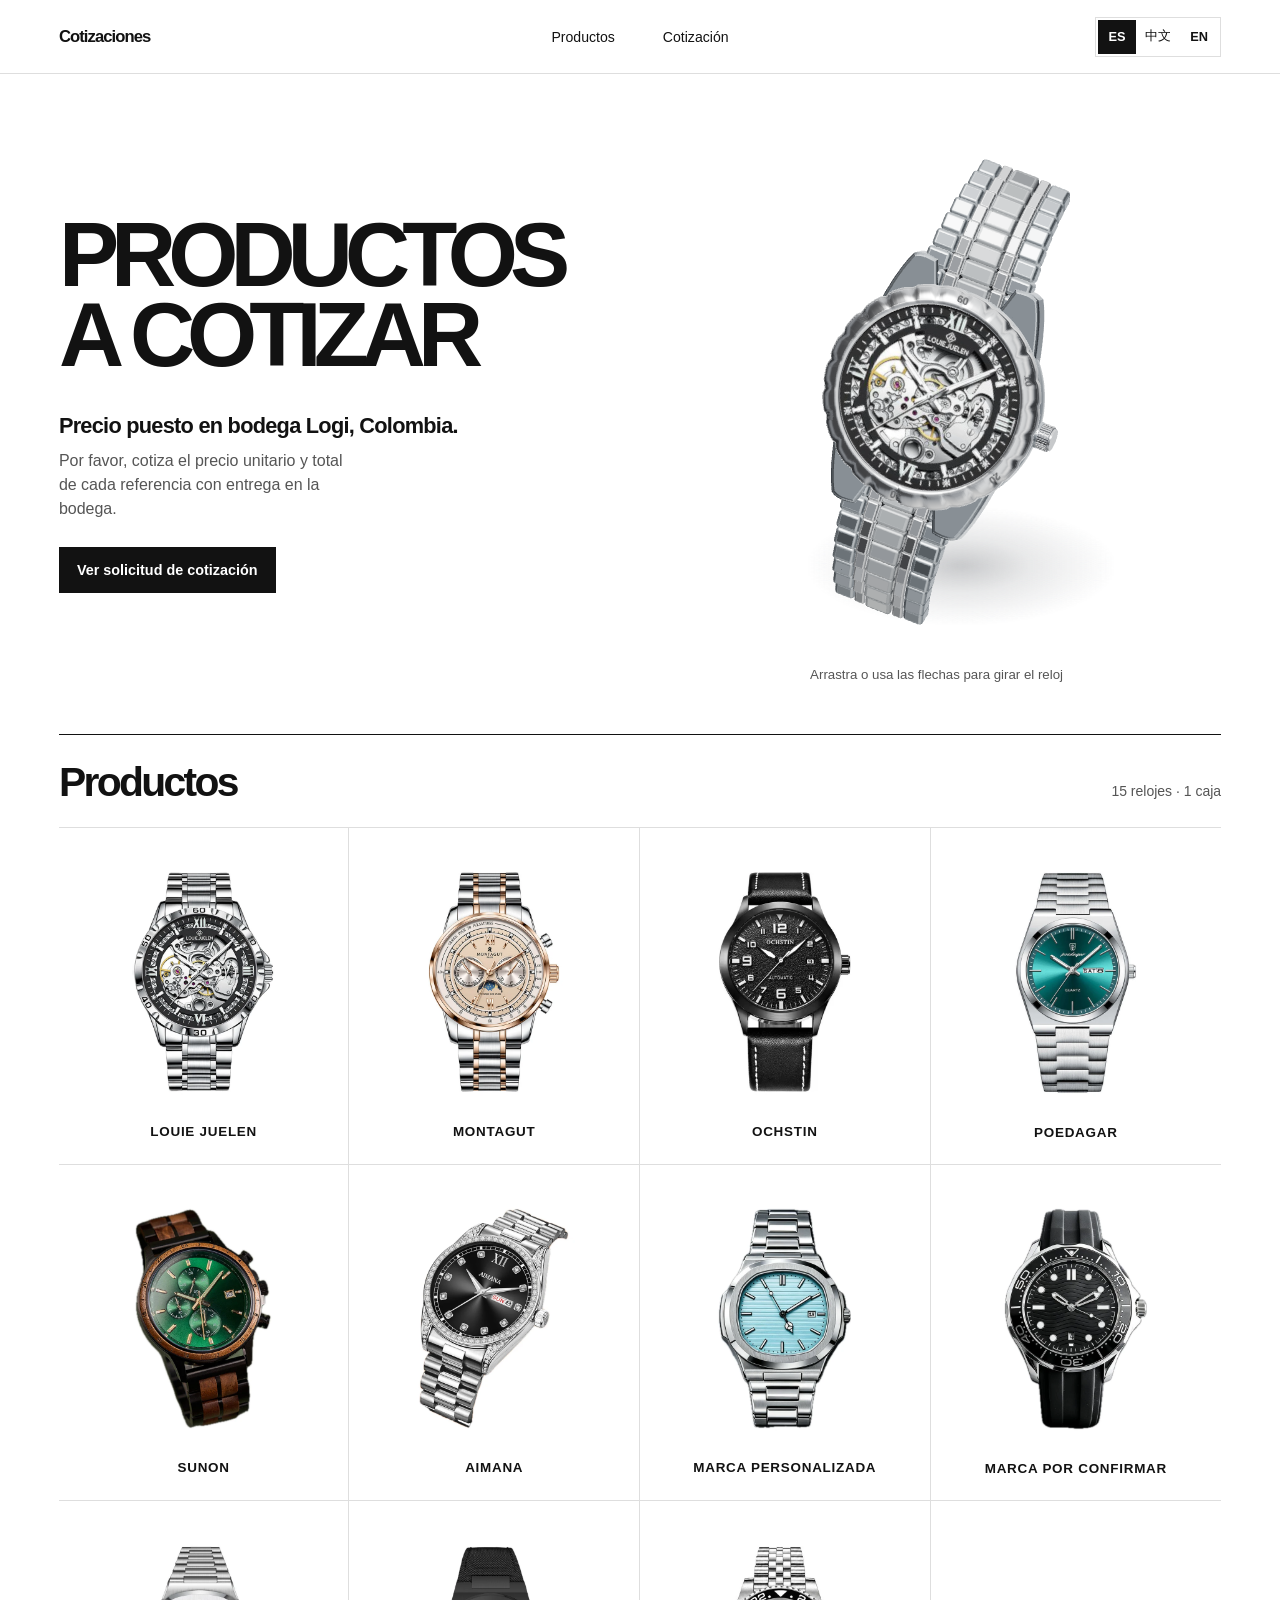
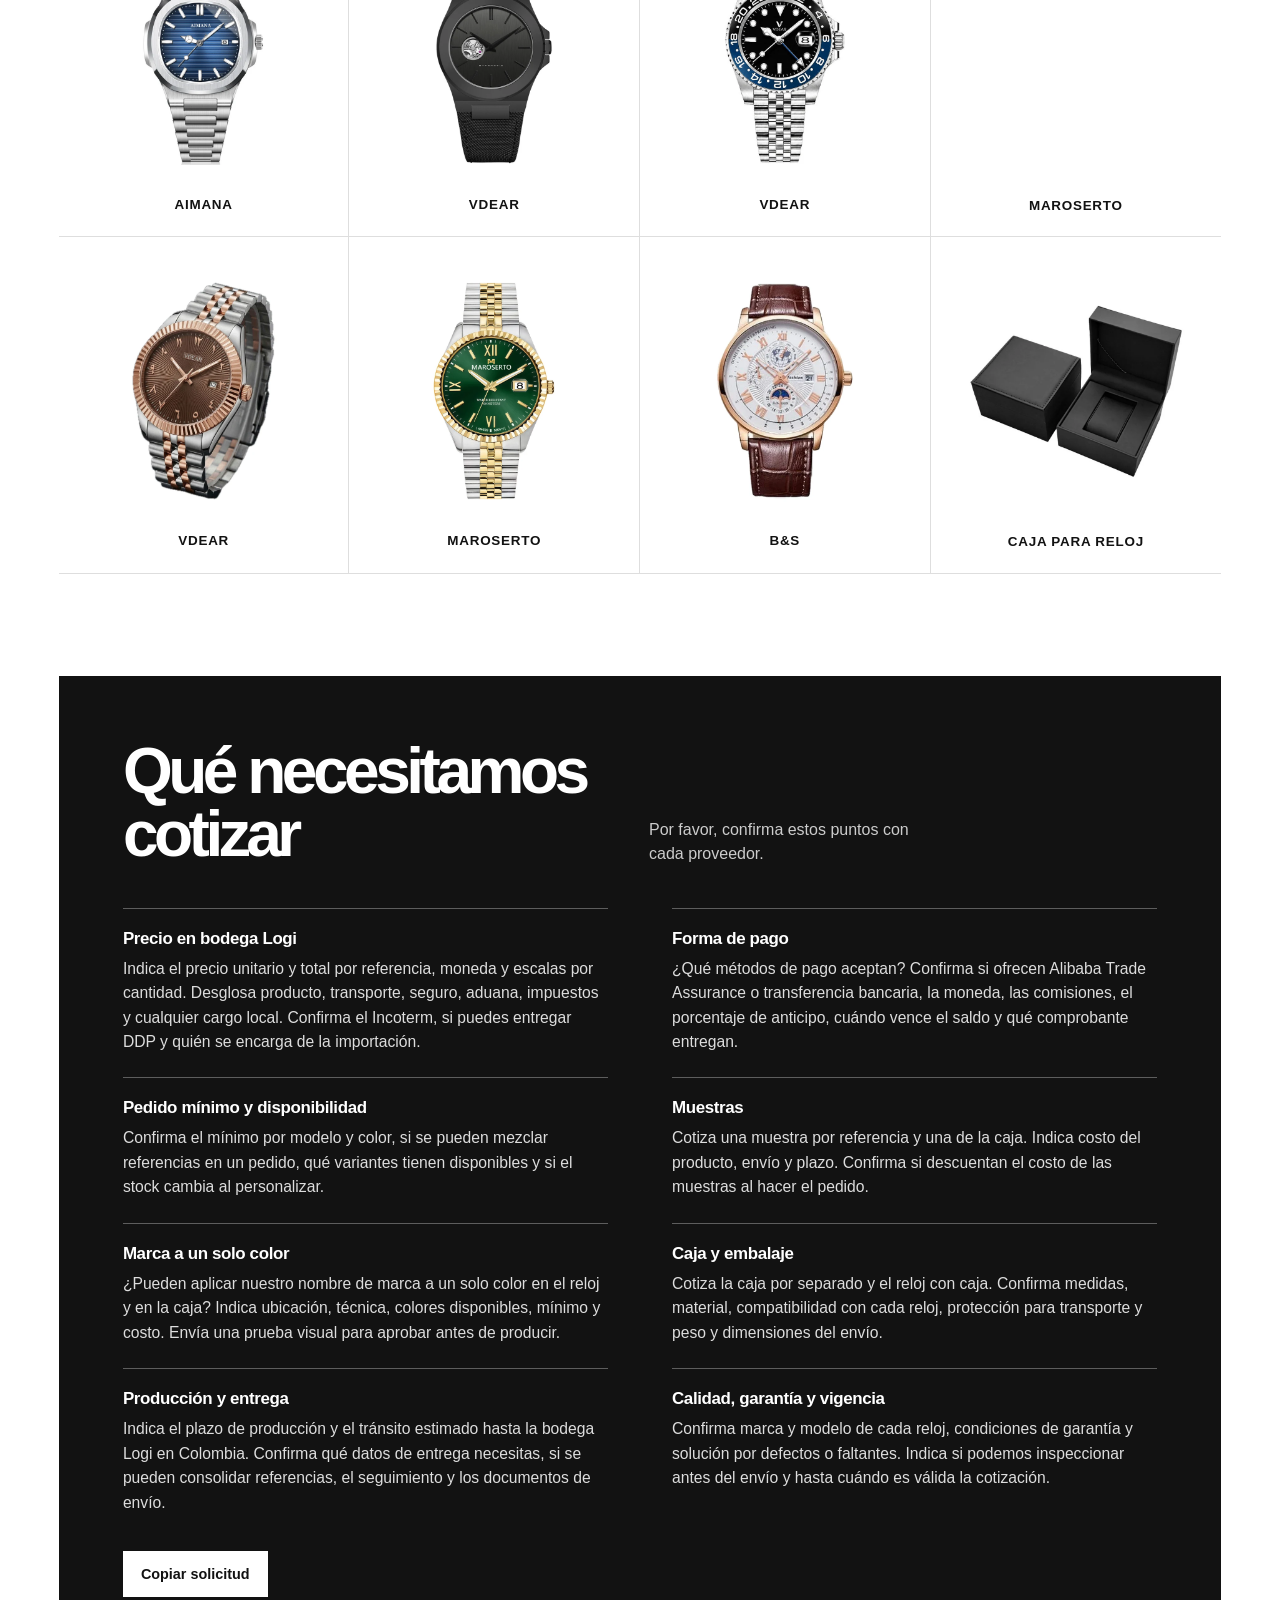
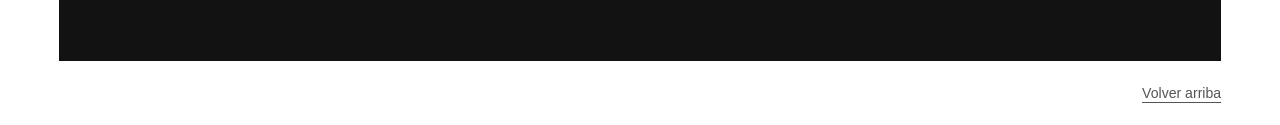
==== index.html @ b35c846a "Crear catálogo trilingüe de cotizaciones con reloj 3D" ====
<!doctype html>
<html lang="es">
<head>
  <meta charset="utf-8">
  <meta name="viewport" content="width=device-width, initial-scale=1">
  <meta name="description" content="Solicitud de cotización de relojes y caja con entrega en bodega Logi, Colombia.">
  <title>Productos a cotizar</title>
  <link rel="stylesheet" href="./styles.css">
  <script src="./catalog.js" defer></script>
  <script src="./hero.js" type="module"></script>
</head>
<body id="inicio">
  <a class="skip-link" href="#contenido" data-text="skip">Ir al contenido</a>
  <header class="masthead">
    <div class="page-width masthead-inner">
      <a class="wordmark" href="#inicio" data-text="wordmark">Cotizaciones</a>
      <nav class="masthead-nav" aria-label="Secciones" data-aria="nav">
        <a href="#productos" data-text="productsLink">Productos</a>
        <a href="#cotizacion" data-text="quoteLink">Cotización</a>
      </nav>
      <div class="language" role="group" aria-label="Idioma" data-aria="language">
        <button type="button" lang="es" aria-label="Español" data-lang="es" aria-pressed="true">ES</button>
        <button type="button" lang="zh-Hans" aria-label="简体中文" data-lang="zh-Hans" aria-pressed="false">中文</button>
        <button type="button" lang="en" aria-label="English" data-lang="en" aria-pressed="false">EN</button>
      </div>
    </div>
  </header>

  <main class="page-width" id="contenido">
    <section class="hero" aria-labelledby="hero-title">
      <div class="hero-copy">
        <h1 id="hero-title" data-text="title">Productos<br>a cotizar</h1>
        <p class="destination" data-text="destination">Precio puesto en bodega Logi, Colombia.</p>
        <p class="hero-intro" data-text="intro">Por favor, cotiza el precio unitario y total de cada referencia con entrega en la bodega.</p>
        <a class="button button-primary" href="#cotizacion" data-text="seeRequest">Ver solicitud de cotización</a>
      </div>
      <div class="hero-showcase">
        <div class="hero-visual">
          <img class="hero-fallback" src="./assets/01.webp" width="840" height="840" alt="" fetchpriority="high">
          <div class="watch-scene" data-watch-scene aria-hidden="true"></div>
        </div>
        <p class="scene-caption" id="scene-caption" data-text="rotate">Arrastra para girar el reloj</p>
      </div>
    </section>

    <section class="catalog section-rule" id="productos" aria-labelledby="catalog-title">
      <div class="section-heading">
        <h2 id="catalog-title" data-text="productsLink">Productos</h2>
        <p data-text="count">15 relojes · 1 caja</p>
      </div>
      <div class="products" id="product-grid"></div>
      <noscript><p>Activa JavaScript para ver el catálogo y cambiar de idioma.</p></noscript>
    </section>

    <section class="request" id="cotizacion" aria-labelledby="request-title">
      <div class="request-heading">
        <h2 id="request-title" data-text="requestTitle">Qué necesitamos cotizar</h2>
        <p data-text="requestIntro">Por favor, confirma estos puntos con cada proveedor.</p>
      </div>
      <ol class="question-list" id="question-list"></ol>
      <div class="request-actions" hidden id="request-actions">
        <button class="button button-inverse" type="button" id="copy-request" data-text="copy">Copiar solicitud</button>
        <p class="copy-status" id="copy-status" aria-live="polite"></p>
      </div>
      <textarea class="manual-copy" id="manual-copy" hidden readonly aria-label="Solicitud de cotización" data-aria="requestLabel"></textarea>
    </section>
  </main>

  <footer class="page-width footer">
    <a href="#inicio" data-text="back">Volver arriba</a>
  </footer>
</body>
</html>
---- styles.css ----
:root {
  color-scheme: light;
  --paper: #fff;
  --ink: #121212;
  --mid: #555;
  --hairline: #dedede;
  --page: 1320px;
  --gutter: clamp(18px, 4.6vw, 68px);
  --ease-out: cubic-bezier(0.23, 1, 0.32, 1);
  font-family: "Helvetica Neue", Arial, sans-serif;
  font-synthesis: none;
  text-rendering: optimizeLegibility;
}

*, *::before, *::after { box-sizing: border-box; }
html { scroll-padding-top: 24px; }
body { margin: 0; background: var(--paper); color: var(--ink); }
a { color: inherit; }
button, textarea { font: inherit; }
button { color: inherit; }
p, h1, h2, h3 { margin: 0; }
img { display: block; max-width: 100%; }
[hidden] { display: none !important; }
:focus-visible { outline: 2px solid currentColor; outline-offset: 5px; }

.page-width {
  width: min(100%, var(--page));
  margin-inline: auto;
  padding-inline: var(--gutter);
}

.skip-link {
  position: fixed;
  z-index: 5;
  top: 12px;
  left: 12px;
  padding: 12px;
  background: var(--ink);
  color: var(--paper);
  transform: translateY(calc(-100% - 24px));
}
.skip-link:focus { transform: none; }

.masthead { border-bottom: 1px solid var(--hairline); }
.masthead-inner { min-height: 73px; display: grid; grid-template-columns: 1fr auto 1fr; align-items: center; gap: 24px; }
.wordmark { font-size: 1.04rem; font-weight: 800; letter-spacing: -.055em; text-decoration: none; justify-self: start; }
.masthead-nav, .language { display: flex; align-items: center; }
.masthead-nav { gap: clamp(22px, 4vw, 48px); }
.masthead-nav a, .footer a { font-size: .88rem; text-decoration-thickness: 1px; text-underline-offset: .26em; }
.masthead-nav a { text-decoration: none; }
.masthead-nav a:hover, .footer a:hover { text-decoration: underline; }
.language { justify-self: end; border: 1px solid var(--hairline); padding: 2px; }
.language button {
  border: 0;
  background: var(--paper);
  padding: 6px 9px;
  min-height: 34px;
  min-width: 38px;
  font-size: .8rem;
  font-weight: 650;
  cursor: pointer;
  white-space: nowrap;
}
.language button:hover { background: #f1f1f1; }
.language button[aria-pressed="true"] { color: var(--paper); background: var(--ink); }
.language button:focus-visible { outline-offset: -2px; outline-color: #747474; }

.hero {
  min-height: clamp(485px, 51vw, 655px);
  display: grid;
  grid-template-columns: minmax(0, 1fr) minmax(0, 1.05fr);
  gap: clamp(20px, 4vw, 62px);
  align-items: center;
  padding-block: clamp(24px, 4vw, 52px);
}
.hero-copy { padding-block: 20px; }
.hero h1 {
  font-size: clamp(3rem, 7.05vw, 6.18rem);
  line-height: .88;
  letter-spacing: -.088em;
  font-weight: 800;
  text-transform: uppercase;
}
:lang(zh-Hans) .hero h1 { letter-spacing: -.075em; line-height: .99; }
.destination { margin-top: clamp(22px, 3.15vw, 38px); font-size: clamp(1.05rem, 1.7vw, 1.37rem); letter-spacing: -.034em; font-weight: 690; line-height: 1.25; }
.hero-intro { max-width: 34ch; margin-top: 10px; color: var(--mid); font-size: 1rem; line-height: 1.5; }
.hero-copy .button { margin-top: 26px; }
.button {
  min-height: 46px;
  display: inline-flex;
  align-items: center;
  justify-content: center;
  width: fit-content;
  padding: 11px 17px;
  border: 1px solid transparent;
  font-size: .9rem;
  font-weight: 680;
  line-height: 1.3;
  text-align: center;
  text-decoration: none;
  cursor: pointer;
}
.button-primary { background: var(--ink); color: var(--paper); }
.button-primary:hover { background: #343434; }
.button-primary:focus-visible { outline-color: var(--ink); }
.hero-showcase { min-width: 0; }
.hero-visual { position: relative; display: grid; place-items: center; aspect-ratio: 1.05; isolation: isolate; }
.hero-fallback { width: 100%; height: 100%; position: absolute; inset: 0; object-fit: contain; }
.watch-scene { position: absolute; inset: 0; opacity: 0; pointer-events: none; }
.watch-scene canvas { display: block; max-width: 100%; max-height: 100%; touch-action: pan-y; }
.hero-visual.is-rendering .watch-scene { opacity: 1; pointer-events: auto; cursor: grab; }
.hero-visual.is-rendering .watch-scene:active { cursor: grabbing; }
.hero-visual.is-rendering .hero-fallback { visibility: hidden; }
.scene-caption { min-height: 1.2em; text-align: center; color: var(--mid); font-size: .83rem; visibility: hidden; }
.hero-showcase:has(.hero-visual.is-rendering) .scene-caption { visibility: visible; }

.section-rule { border-top: 1px solid var(--ink); }
.section-heading { display: flex; justify-content: space-between; align-items: baseline; gap: 12px; padding: 24px 0 21px; }
.section-heading h2 { font-size: clamp(1.8rem, 4vw, 2.55rem); font-weight: 750; letter-spacing: -.065em; }
.section-heading p { font-size: .875rem; color: var(--mid); }
.products { display: grid; grid-template-columns: repeat(4, minmax(0, 1fr)); border-bottom: 1px solid var(--hairline); }
.product { min-width: 0; border-top: 1px solid var(--hairline); }
.product-link { display: flex; flex-direction: column; align-items: center; gap: 11px; height: 100%; padding: 23px 14px 22px; text-decoration: none; text-align: center; }
.product:not(:nth-child(4n)) { border-right: 1px solid var(--hairline); }
.product-link:focus-visible { outline-offset: -4px; }
.product-media { display: grid; place-items: center; width: 100%; aspect-ratio: 1; overflow: hidden; }
.product-media img { width: 100%; height: 100%; object-fit: contain; }
.product-link h3 { font-size: .84rem; letter-spacing: .055em; text-transform: uppercase; line-height: 1.25; font-weight: 750; }
.product-link:hover h3 { text-decoration: underline; text-underline-offset: .25em; }

.request {
  padding: clamp(30px, 5vw, 67px) clamp(20px, 5vw, 67px);
  margin-top: clamp(56px, 8vw, 105px);
  color: var(--paper);
  background: var(--ink);
}
.request-heading { display: grid; grid-template-columns: 1fr minmax(0, 1fr); gap: 18px; align-items: end; margin-bottom: clamp(24px, 4vw, 42px); }
.request-heading h2 { max-width: 16ch; font-size: clamp(2.2rem, 5vw, 4.5rem); line-height: .98; font-weight: 760; letter-spacing: -.07em; }
.request-heading p { max-width: 33ch; color: #ccc; line-height: 1.5; }
.question-list { list-style: none; display: grid; grid-template-columns: repeat(2, minmax(0, 1fr)); gap: 0 clamp(25px, 5vw, 65px); padding: 0; margin: 0; }
.question-list li { border-top: 1px solid #5d5d5d; padding: 19px 0 23px; }
.question-list h3 { font-size: 1.06rem; letter-spacing: -.022em; line-height: 1.3; margin-bottom: 7px; }
.question-list p { color: #ddd; font-size: .98rem; line-height: 1.56; max-width: 57ch; }
.request-actions { display: flex; flex-wrap: wrap; align-items: center; gap: 12px 18px; margin-top: 13px; }
.button-inverse { background: var(--paper); color: var(--ink); }
.button-inverse:hover { background: #e7e7e7; }
.button-inverse:focus-visible { outline-color: var(--paper); }
.copy-status { color: #ddd; font-size: .88rem; }
.manual-copy { display: block; margin-top: 15px; width: min(100%, 600px); min-height: 140px; resize: vertical; padding: 12px; }
.footer { display: flex; justify-content: flex-end; padding-block: 24px; }
.footer a { color: var(--mid); }

@media (hover: hover) and (pointer: fine) and (prefers-reduced-motion: no-preference) {
  .product-media img { transition: transform .22s var(--ease-out); }
  .product-link:hover img { transform: scale(1.035); }
}
@media (max-width: 760px) {
  .masthead-inner { min-height: 63px; grid-template-columns: 1fr auto; }
  .masthead-nav { display: none; }
  .hero { min-height: 0; gap: 4px; grid-template-columns: 1fr; padding: 37px 0 20px; }
  .hero-copy { padding-block: 0; }
  .hero h1 { font-size: clamp(3rem, 11.6vw, 5.5rem); }
  .hero-showcase { width: min(100%, 450px); justify-self: center; }
  .hero-visual { aspect-ratio: 1.08; }
  .products { grid-template-columns: repeat(2, minmax(0, 1fr)); }
  .product:not(:nth-child(4n)) { border-right: 0; }
  .product:nth-child(odd) { border-right: 1px solid var(--hairline); }
  .product-link { padding: 12px 7px 17px; gap: 8px; }
  .product-link h3 { font-size: .76rem; }
  .request-heading { grid-template-columns: 1fr; gap: 12px; }
}
@media (max-width: 525px) {
  .language button { min-height: 38px; }
  .question-list { grid-template-columns: 1fr; }
}
@media print {
  .masthead, .hero-showcase, .hero-copy .button, .request-actions, .footer { display: none; }
  .hero { display: block; min-height: 0; padding-block: 12px; }
  .hero h1 { font-size: 36pt; }
  .product, .question-list li { break-inside: avoid; }
  .request { color: #000; background: #fff; margin-top: 12px; padding: 0; }
  .request p { color: #222; }
}
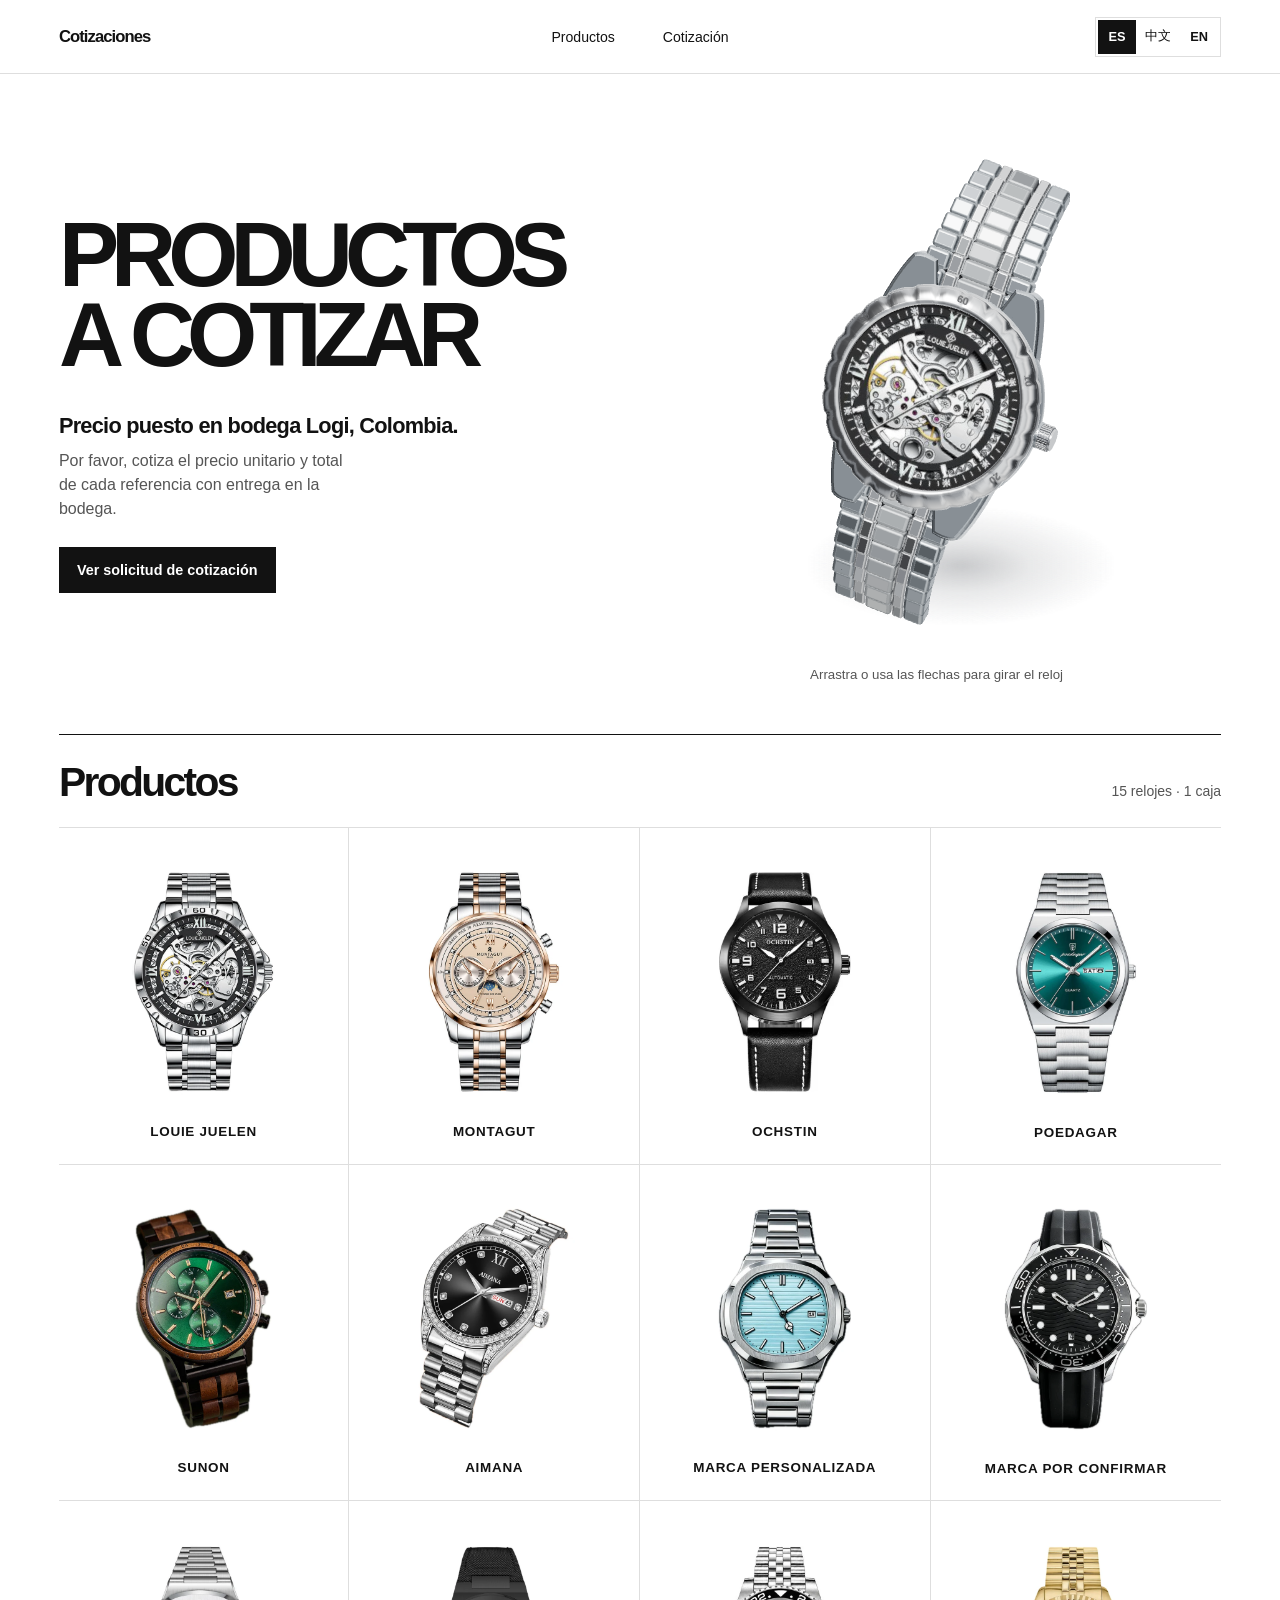
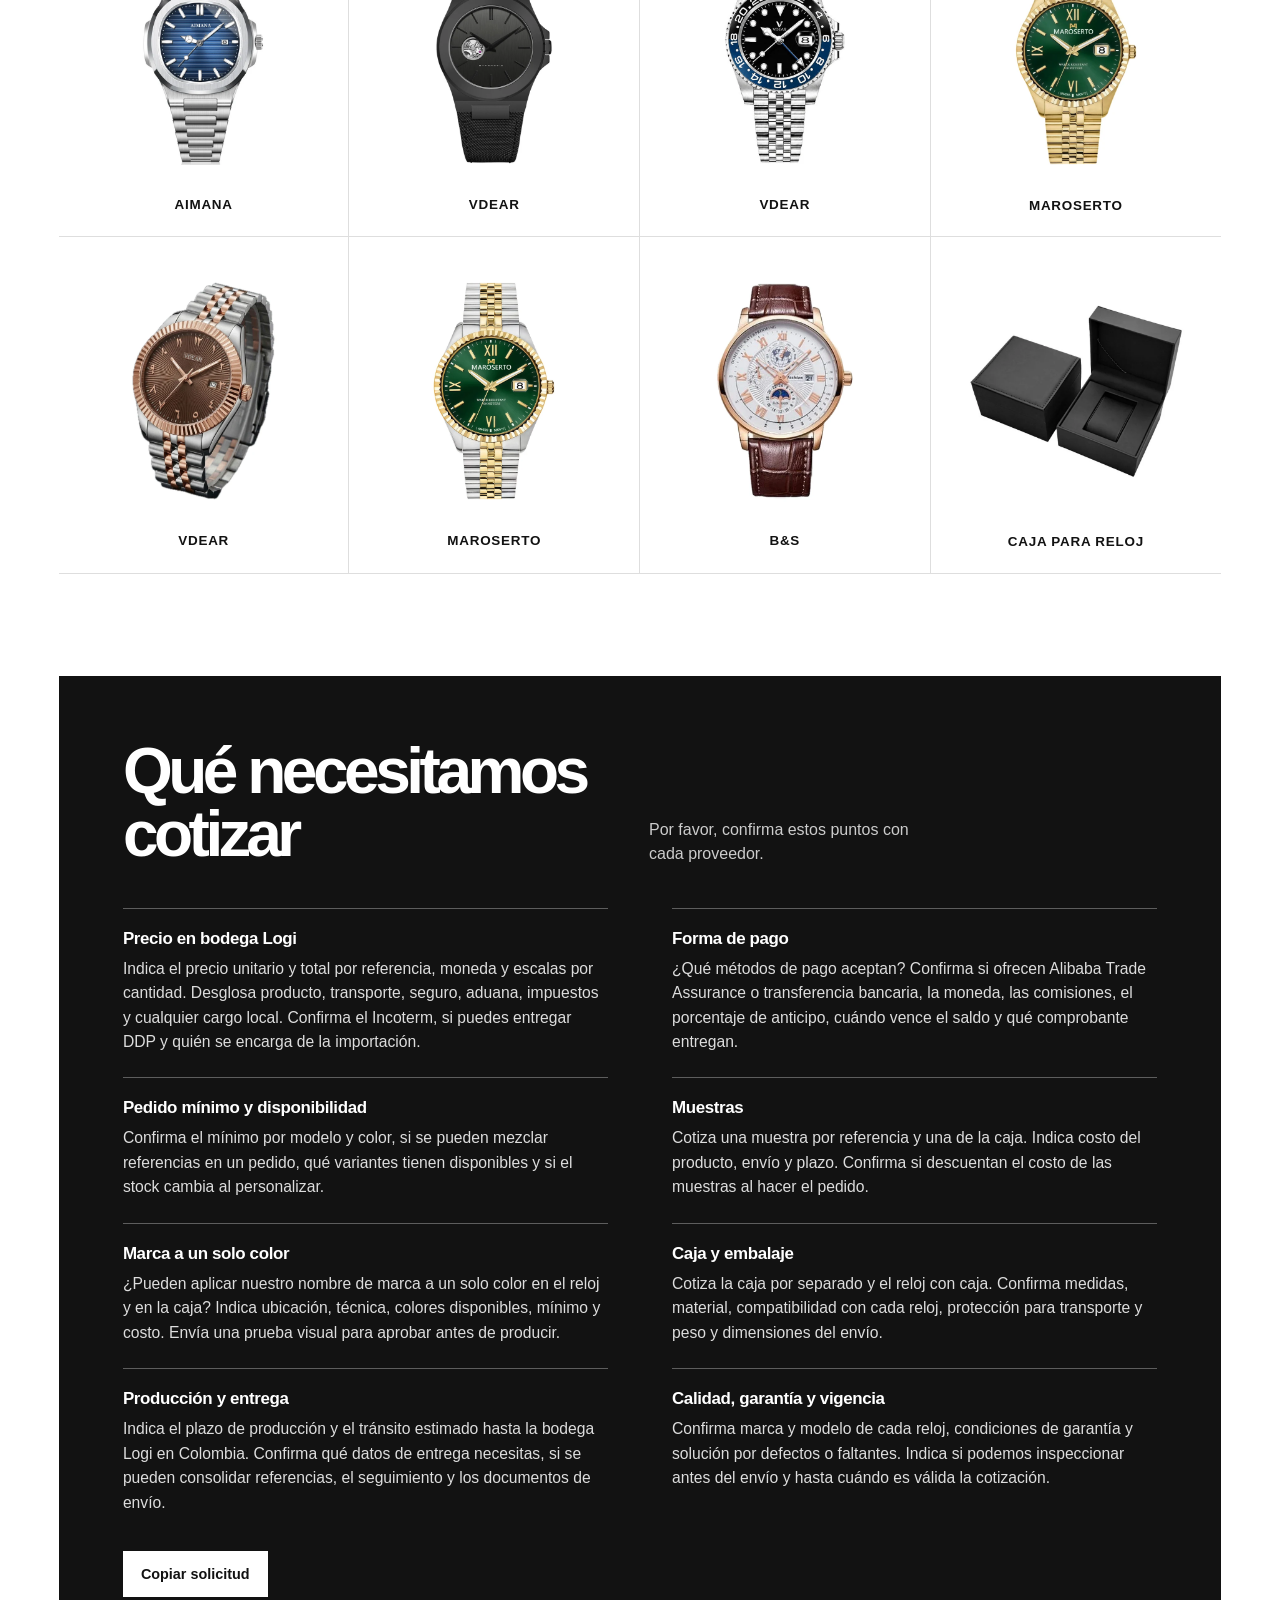
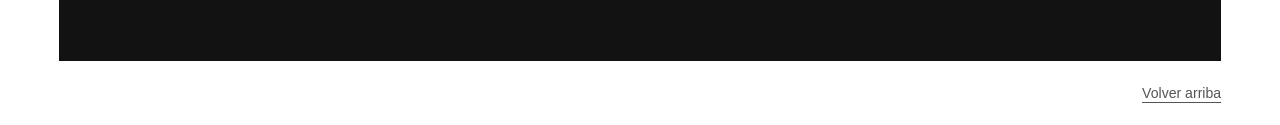
==== commit dfd2f5d7: "Publicar el catálogo bajo logichina" ====
--- a/index.html
+++ b/index.html
@@ -3,71 +3,14 @@
 <head>
   <meta charset="utf-8">
   <meta name="viewport" content="width=device-width, initial-scale=1">
-  <meta name="description" content="Solicitud de cotización de relojes y caja con entrega en bodega Logi, Colombia.">
-  <title>Productos a cotizar</title>
-  <link rel="stylesheet" href="./styles.css">
-  <script src="./catalog.js" defer></script>
-  <script src="./hero.js" type="module"></script>
+  <title>Cotizaciones</title>
+  <link rel="canonical" href="./logichina/">
+  <script>
+    location.replace('./logichina/' + location.search + location.hash);
+  </script>
+  <noscript><meta http-equiv="refresh" content="0; url=./logichina/"></noscript>
 </head>
-<body id="inicio">
-  <a class="skip-link" href="#contenido" data-text="skip">Ir al contenido</a>
-  <header class="masthead">
-    <div class="page-width masthead-inner">
-      <a class="wordmark" href="#inicio" data-text="wordmark">Cotizaciones</a>
-      <nav class="masthead-nav" aria-label="Secciones" data-aria="nav">
-        <a href="#productos" data-text="productsLink">Productos</a>
-        <a href="#cotizacion" data-text="quoteLink">Cotización</a>
-      </nav>
-      <div class="language" role="group" aria-label="Idioma" data-aria="language">
-        <button type="button" lang="es" aria-label="Español" data-lang="es" aria-pressed="true">ES</button>
-        <button type="button" lang="zh-Hans" aria-label="简体中文" data-lang="zh-Hans" aria-pressed="false">中文</button>
-        <button type="button" lang="en" aria-label="English" data-lang="en" aria-pressed="false">EN</button>
-      </div>
-    </div>
-  </header>
-
-  <main class="page-width" id="contenido">
-    <section class="hero" aria-labelledby="hero-title">
-      <div class="hero-copy">
-        <h1 id="hero-title" data-text="title">Productos<br>a cotizar</h1>
-        <p class="destination" data-text="destination">Precio puesto en bodega Logi, Colombia.</p>
-        <p class="hero-intro" data-text="intro">Por favor, cotiza el precio unitario y total de cada referencia con entrega en la bodega.</p>
-        <a class="button button-primary" href="#cotizacion" data-text="seeRequest">Ver solicitud de cotización</a>
-      </div>
-      <div class="hero-showcase">
-        <div class="hero-visual">
-          <img class="hero-fallback" src="./assets/01.webp" width="840" height="840" alt="" fetchpriority="high">
-          <div class="watch-scene" data-watch-scene aria-hidden="true"></div>
-        </div>
-        <p class="scene-caption" id="scene-caption" data-text="rotate">Arrastra para girar el reloj</p>
-      </div>
-    </section>
-
-    <section class="catalog section-rule" id="productos" aria-labelledby="catalog-title">
-      <div class="section-heading">
-        <h2 id="catalog-title" data-text="productsLink">Productos</h2>
-        <p data-text="count">15 relojes · 1 caja</p>
-      </div>
-      <div class="products" id="product-grid"></div>
-      <noscript><p>Activa JavaScript para ver el catálogo y cambiar de idioma.</p></noscript>
-    </section>
-
-    <section class="request" id="cotizacion" aria-labelledby="request-title">
-      <div class="request-heading">
-        <h2 id="request-title" data-text="requestTitle">Qué necesitamos cotizar</h2>
-        <p data-text="requestIntro">Por favor, confirma estos puntos con cada proveedor.</p>
-      </div>
-      <ol class="question-list" id="question-list"></ol>
-      <div class="request-actions" hidden id="request-actions">
-        <button class="button button-inverse" type="button" id="copy-request" data-text="copy">Copiar solicitud</button>
-        <p class="copy-status" id="copy-status" aria-live="polite"></p>
-      </div>
-      <textarea class="manual-copy" id="manual-copy" hidden readonly aria-label="Solicitud de cotización" data-aria="requestLabel"></textarea>
-    </section>
-  </main>
-
-  <footer class="page-width footer">
-    <a href="#inicio" data-text="back">Volver arriba</a>
-  </footer>
+<body>
+  <a href="./logichina/">Abrir Cotizaciones</a>
 </body>
 </html>
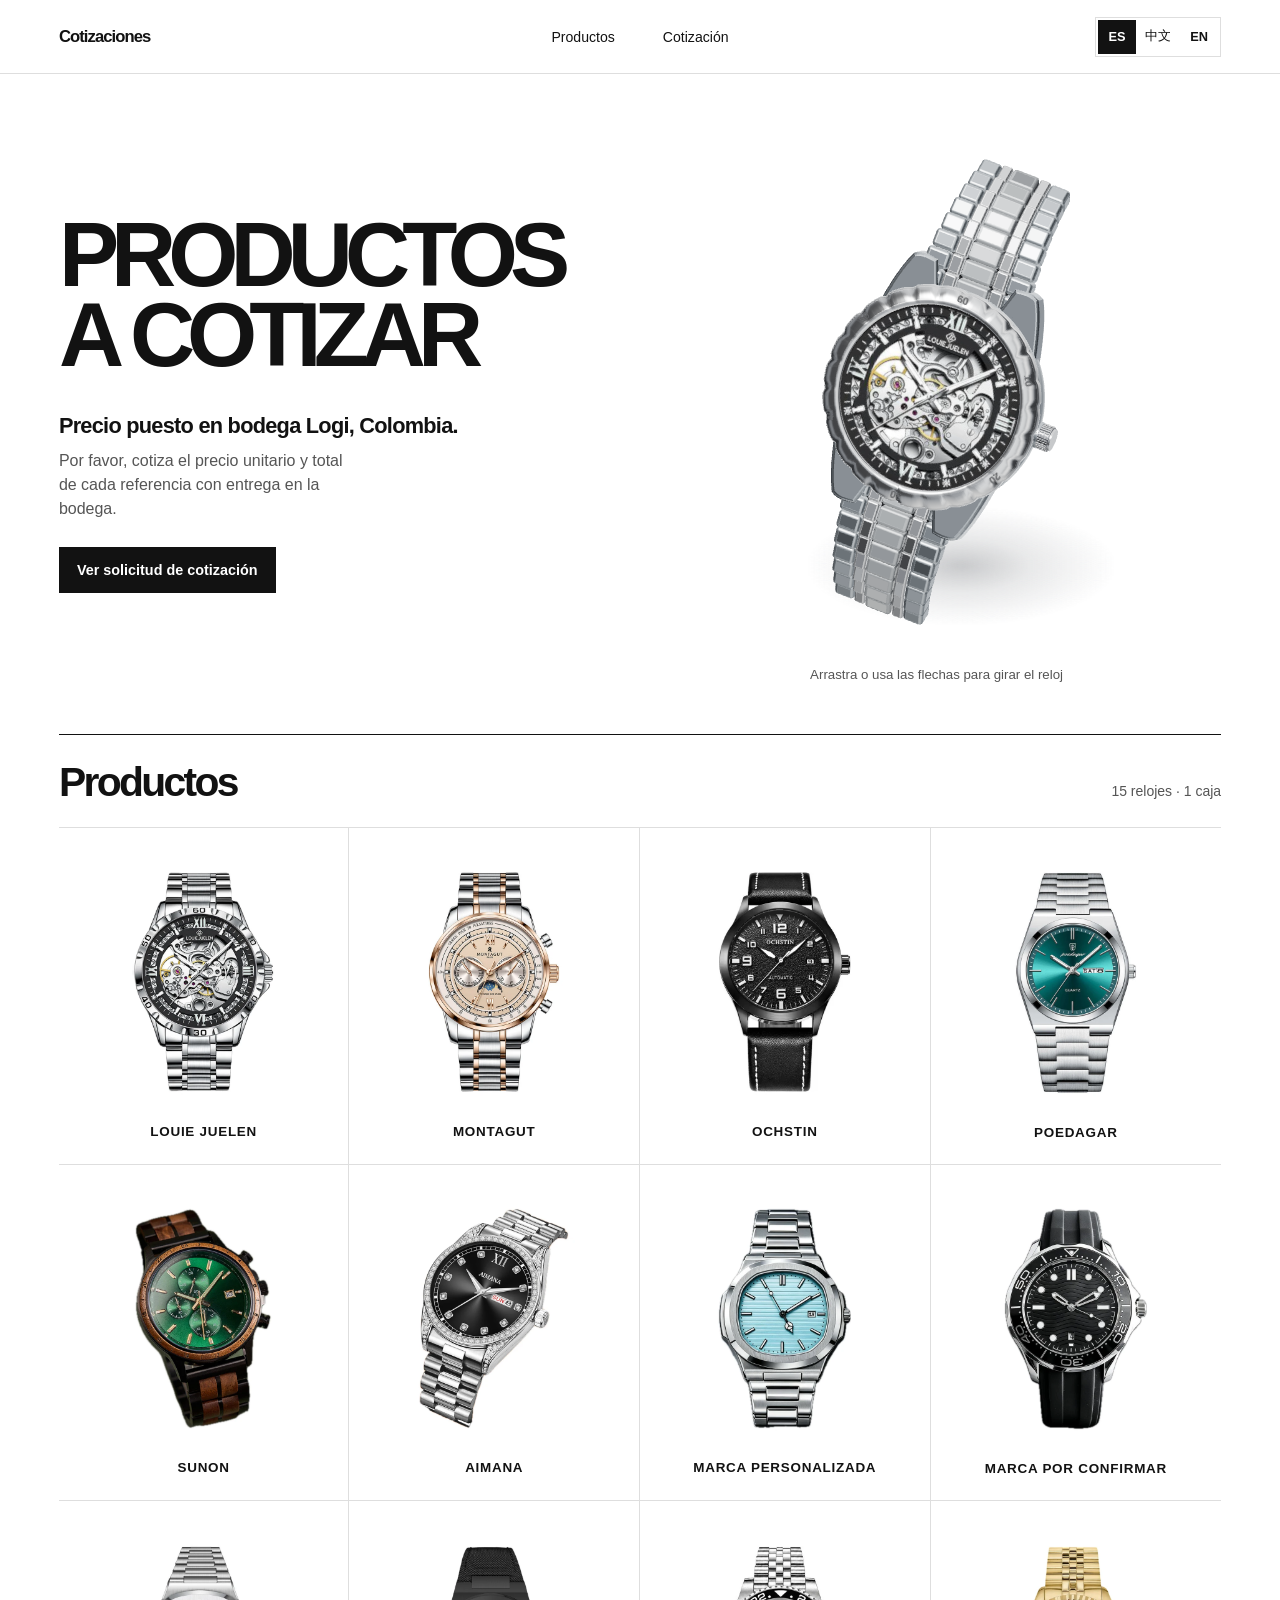
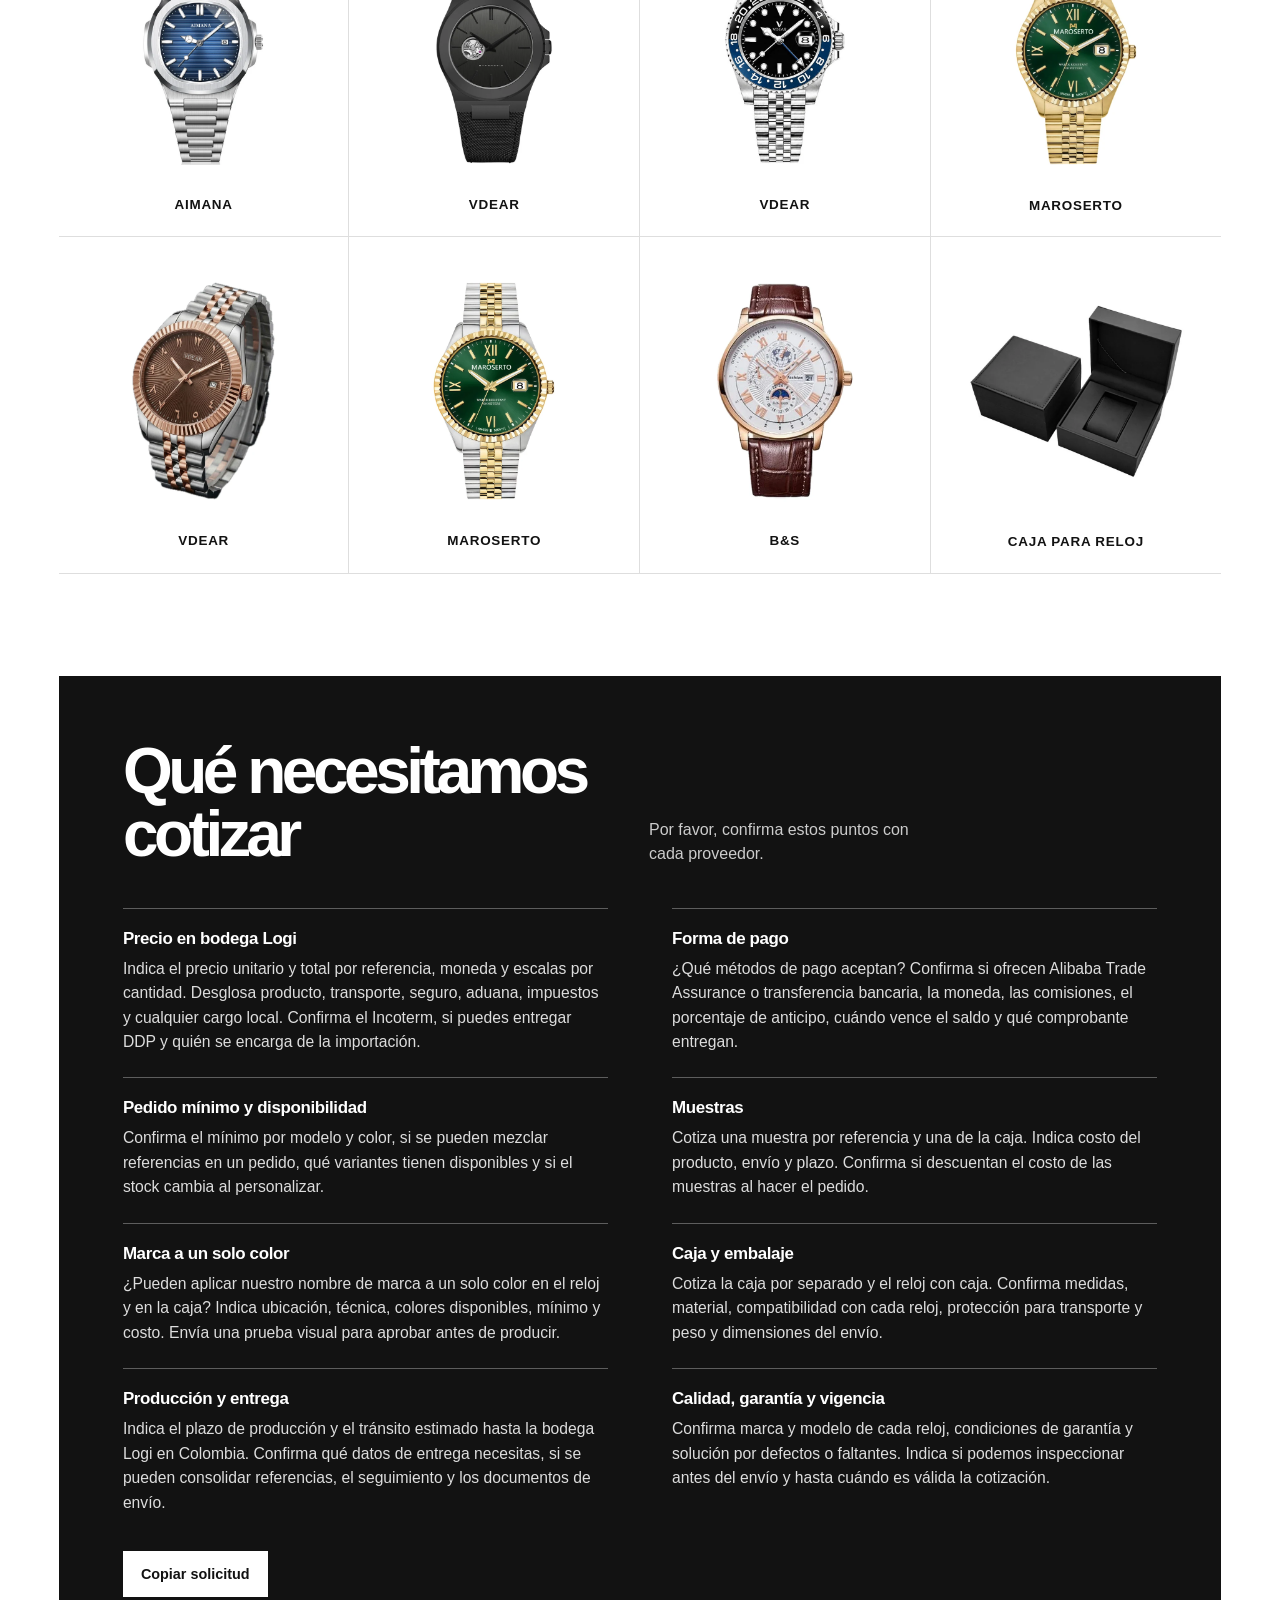
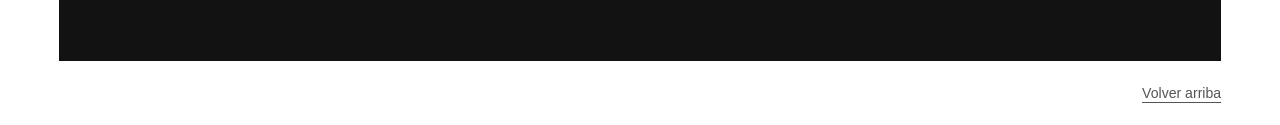
==== commit 53ab3ee9: "Agregar relojes a la ruta final del catálogo" ====
--- a/index.html
+++ b/index.html
@@ -4,13 +4,13 @@
   <meta charset="utf-8">
   <meta name="viewport" content="width=device-width, initial-scale=1">
   <title>Cotizaciones</title>
-  <link rel="canonical" href="./logichina/">
+  <link rel="canonical" href="./logichina/relojes/">
   <script>
-    location.replace('./logichina/' + location.search + location.hash);
+    location.replace('./logichina/relojes/' + location.search + location.hash);
   </script>
-  <noscript><meta http-equiv="refresh" content="0; url=./logichina/"></noscript>
+  <noscript><meta http-equiv="refresh" content="0; url=./logichina/relojes/"></noscript>
 </head>
 <body>
-  <a href="./logichina/">Abrir Cotizaciones</a>
+  <a href="./logichina/relojes/">Abrir Cotizaciones</a>
 </body>
 </html>
